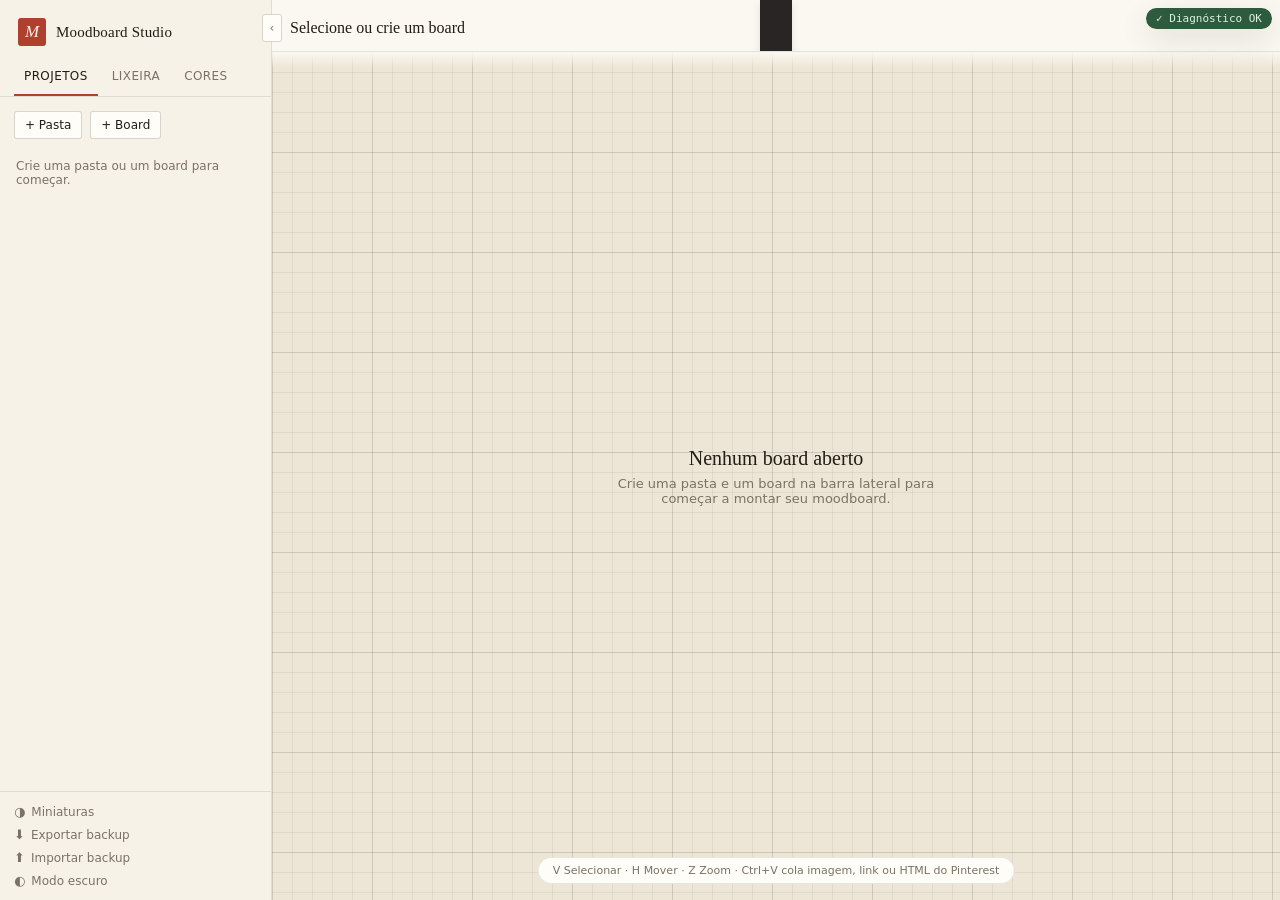
==== index.html @ 191f919a "inicial: cria baseline do Moodboard Studio" ====
﻿<!DOCTYPE html>
<html lang="pt-BR">
<head>
<meta charset="UTF-8">
<meta name="viewport" content="width=device-width, initial-scale=1.0">
<title>Moodboard Studio</title>
<link rel="stylesheet" href="css/style.css">
    <link rel="manifest" href="manifest.json">
</head>
<body class="theme-dark">

  <div id="app">

    <!-- ============ SIDEBAR ============ -->
    <aside id="sidebar">
      <div class="brand">
        <span class="brand-mark">M</span>
        <span class="brand-name">Moodboard Studio</span>
      </div>

      <div class="panel-tabs">
        <button class="panel-tab active" data-panel="tree">Projetos</button>
        <button class="panel-tab" data-panel="trash">Lixeira</button>
        <button class="panel-tab" data-panel="color">Cores</button>
      </div>

      <!-- Projects panel -->
      <div class="panel" id="panel-tree">
        <div class="panel-actions">
          <button class="btn-chip" id="btn-new-folder">+ Pasta</button>
          <button class="btn-chip" id="btn-new-board">+ Board</button>
        </div>
        <div id="tree-root" class="tree-root"></div>
      </div>

      <!-- Trash panel -->
      <div class="panel hidden" id="panel-trash">
        <div class="panel-actions">
          <span class="panel-hint">Itens ficam aqui até serem esvaziados</span>
          <button class="btn-chip btn-chip-danger" id="btn-empty-trash">Esvaziar</button>
        </div>
        <div id="trash-list" class="trash-list"></div>
      </div>

      <!-- Color panel -->
      <div class="panel hidden" id="panel-color">
        <div class="panel-actions">
          <button class="btn-chip" id="btn-eye-dropper">💧 Pingar cor</button>
          <input type="color" id="color-wheel-input" value="#B0402E" title="Escolher cor">
        </div>
        <div class="color-preview" id="color-preview">#B0402E</div>
        <div class="palette-list" id="palette-list"></div>
      </div>

      <div class="sidebar-footer">
        <button class="btn-ghost" onclick="toggleThumbnails()" title="Alternar miniaturas na árvore">
          <span class="theme-icon">🖼</span> Miniaturas
        </button>
        <button id="btn-export" class="btn-ghost" title="Baixar backup completo (todas as pastas, boards e imagens)">
          <span class="theme-icon">⬇</span> Exportar backup
        </button>
        <label id="btn-import" class="btn-ghost" title="Restaurar de um arquivo de backup (soma ao que já existe, não apaga nada)">
          <span class="theme-icon">⬆</span> Importar backup
          <input type="file" id="import-input" accept="application/json,.json">
        </label>
        <button id="btn-theme" class="btn-ghost" title="Alternar tema">
          <span class="theme-icon">◐</span> <span id="theme-label">Modo claro</span>
        </button>
      </div>
    </aside>

    <button id="btn-collapse-sidebar" class="collapse-tab" title="Recolher menu">‹</button>

    <!-- ============ WORKSPACE ============ -->
    <main id="workspace">

      <header id="toolbar">
        <div class="toolbar-group toolbar-left">
          <span class="board-title" id="board-title" contenteditable="false" spellcheck="false">Selecione ou crie um board</span>
        </div>

        <div class="toolbar-group toolbar-tools hidden" id="tools-container">
          <button class="btn-tool btn-tool-primary" id="btn-save" title="Salvar board (Ctrl+S)">💾 Salvar</button>

          <span class="divider"></span>

          <label class="btn-tool" title="Adicionar imagens do computador">
            Adicionar imagens
            <input type="file" id="file-input" multiple accept="image/*">
          </label>
          <button class="btn-tool" id="btn-add-url" title="Adicionar por link de imagem direto ou colar HTML de um board do Pinterest">🔗 Colar link</button>
          <label class="btn-tool" title="Importar lista de links de um arquivo .txt (um link por linha)">
            📄 Lista de links
            <input type="file" id="links-txt-input" accept=".txt,text/plain">
          </label>

          <span class="divider"></span>

          <button class="btn-tool" id="btn-export-image" title="Exportar este board como PNG" onclick="window.exportBoard()">🖼 Exportar board</button>

          <span class="divider"></span>

          <button class="btn-tool" id="btn-front" title="Trazer para frente">Trazer p/ frente</button>
          <button class="btn-tool" id="btn-back" title="Enviar para trás">Enviar p/ trás</button>

          <span class="divider"></span>

          <button class="btn-tool" id="btn-flip-h" title="Espelhar horizontalmente">↔ Espelhar H</button>
          <button class="btn-tool" id="btn-flip-v" title="Espelhar verticalmente">↕ Espelhar V</button>
          <button class="btn-tool" id="btn-align-uniform" title="Alinhar e uniformizar tamanho das imagens selecionadas (2+)">▦ Alinhar/Uniformizar</button>

          <span class="divider"></span>

          <button class="btn-tool btn-tool-danger" id="btn-delete" title="Mover para lixeira (Del)">Excluir</button>

          <span class="divider"></span>

          <button class="btn-tool" id="btn-pan-mode" title="Ferramenta Mão — arrastar para navegar (atalho: H)">✋ Mover</button>
          <button class="btn-tool" id="btn-zoom-mode" title="Ferramenta Zoom — clique para ampliar, Alt+clique para reduzir, arraste para enquadrar (atalho: Z)">🔍 Zoom</button>

          <span class="divider"></span>

          <button class="btn-tool" id="btn-zoom-out" title="Reduzir zoom">−</button>
          <span id="zoom-level" class="zoom-readout">100%</span>
          <button class="btn-tool" id="btn-zoom-in" title="Aumentar zoom">+</button>
          <button class="btn-tool" id="btn-reset-view" title="Recentralizar na seleção (ou no palco todo, se nada estiver selecionado)">Recentralizar</button>
        </div>

        <div class="toolbar-group toolbar-right"></div>
      </header>

      <div id="viewport">
        <div id="ruler-top" class="ruler ruler-top"></div>
        <div id="ruler-left" class="ruler ruler-left"></div>

        <div id="canvas">
          <div id="marquee" class="marquee hidden"></div>
        </div>

        <div id="empty-state" class="empty-state">
          <p class="empty-title">Nenhum board aberto</p>
          <p class="empty-sub">Crie uma pasta e um board na barra lateral para começar a montar seu moodboard.</p>
        </div>

        <div id="toast" class="toast hidden">Board salvo</div>

        <div id="pan-hint" class="pan-hint">V Selecionar · H Mover · Z Zoom · Ctrl+V cola imagem, link ou HTML do Pinterest</div>
      </div>

    </main>
  </div>

  <script src="js/db.js"></script>
  <script src="js/state.js"></script>
  <script src="js/theme.js"></script>
  <script src="js/canvas.js"></script>
  <script src="js/images.js"></script>
  <script src="js/tree.js"></script>
  <script src="js/trash.js"></script>
  <script src="js/color.js"></script>
  <script src="js/backup.js"></script>
  <script src="js/app.js"></script>
  <script src="js/diagnostics.js"></script>
</body>
</html>
---- css/style.css ----
/* ==========================================================================
   MOODBOARD STUDIO — design tokens
   Dark mode: raw canvas / graphite atelier.
   Light mode: unbleached linen / carbon pencil.
   Accent: muted ink-red, used only for selection & active state.
   ========================================================================== */

:root{
  --font-display:'Iowan Old Style','Palatino Linotype',Georgia,serif;
  --font-body:'Segoe UI',system-ui,-apple-system,sans-serif;
  --font-mono:'Cascadia Code','Consolas','SFMono-Regular',monospace;

  --radius-sm:3px;
  --radius-md:6px;
  --ink:#B0402E;
  --ink-soft:rgba(176,64,46,0.16);
}

body.theme-dark{
  --bg-canvas:#17150F;
  --bg-panel:#1F1C15;
  --bg-panel-raised:#262218;
  --bg-toolbar:#1B1811;
  --text:#EDE6D6;
  --text-muted:#8F8878;
  --border:rgba(237,230,214,0.09);
  --border-strong:rgba(237,230,214,0.16);
  --grid-line:rgba(237,230,214,0.055);
  --grid-line-major:rgba(237,230,214,0.09);
  --hover:rgba(237,230,214,0.06);
  --shadow:0 10px 30px rgba(0,0,0,0.45);
  --image-shadow:0 6px 20px rgba(0,0,0,0.55);
}

body.theme-light{
  --bg-canvas:#EDE6D6;
  --bg-panel:#F7F2E7;
  --bg-panel-raised:#FFFDF8;
  --bg-toolbar:#FBF8F1;
  --text:#211D15;
  --text-muted:#7A7264;
  --border:rgba(33,29,21,0.10);
  --border-strong:rgba(33,29,21,0.18);
  --grid-line:rgba(33,29,21,0.06);
  --grid-line-major:rgba(33,29,21,0.10);
  --hover:rgba(33,29,21,0.05);
  --shadow:0 10px 30px rgba(33,29,21,0.12);
  --image-shadow:0 6px 18px rgba(33,29,21,0.22);
}

*{box-sizing:border-box;margin:0;padding:0;}

html,body{height:100%;}

body{
  font-family:var(--font-body);
  background:var(--bg-canvas);
  color:var(--text);
  overflow:hidden;
  -webkit-font-smoothing:antialiased;
}

button{font-family:inherit;}

#app{display:flex;height:100vh;width:100vw;position:relative;}

/* ============ SIDEBAR ============ */

#sidebar{
  width:272px;
  flex-shrink:0;
  background:var(--bg-panel);
  border-right:1px solid var(--border);
  display:flex;
  flex-direction:column;
  transition:margin-left .22s ease;
  z-index:20;
}
#sidebar.collapsed{margin-left:-272px;}

.brand{
  display:flex;
  align-items:center;
  gap:10px;
  padding:18px 18px 14px;
}
.brand-mark{
  width:28px;height:28px;
  border-radius:var(--radius-sm);
  background:var(--ink);
  color:#F7F2E7;
  font-family:var(--font-display);
  font-style:italic;
  font-size:17px;
  display:flex;align-items:center;justify-content:center;
  flex-shrink:0;
}
.brand-name{
  font-family:var(--font-display);
  font-size:15px;
  letter-spacing:.2px;
}

.panel-tabs{
  display:flex;
  padding:0 14px;
  gap:4px;
  border-bottom:1px solid var(--border);
}
.panel-tab{
  background:none;border:none;
  color:var(--text-muted);
  font-size:12px;
  letter-spacing:.4px;
  text-transform:uppercase;
  padding:9px 10px 11px;
  cursor:pointer;
  border-bottom:2px solid transparent;
}
.panel-tab:hover{color:var(--text);}
.panel-tab.active{color:var(--text);border-bottom-color:var(--ink);}

.panel{flex:1;display:flex;flex-direction:column;min-height:0;padding:14px;}
.panel.hidden{display:none;}

.panel-actions{
  display:flex;
  align-items:center;
  gap:8px;
  margin-bottom:12px;
}
.panel-hint{font-size:11px;color:var(--text-muted);flex:1;}

.btn-chip{
  background:var(--bg-panel-raised);
  border:1px solid var(--border-strong);
  color:var(--text);
  font-size:12px;
  padding:6px 10px;
  border-radius:var(--radius-sm);
  cursor:pointer;
}
.btn-chip:hover{border-color:var(--ink);}
.btn-chip-danger{color:var(--ink);}

/* ---- tree ---- */
.tree-root{flex:1;overflow-y:auto;position:relative;}
.tree-root::-webkit-scrollbar{width:8px;}
.tree-root::-webkit-scrollbar-thumb{background:var(--border-strong);border-radius:4px;}

.tree-node{position:relative;}
.tree-row{
  display:flex;
  align-items:center;
  gap:6px;
  padding:6px 8px;
  border-radius:var(--radius-sm);
  cursor:pointer;
  font-size:13px;
  position:relative;
}
.tree-row:hover{background:var(--hover);}
.tree-row:hover .tree-row-actions{opacity:1;}
.tree-row.active{background:var(--ink-soft);color:var(--ink);}

.tree-caret{
  width:12px;flex-shrink:0;
  color:var(--text-muted);
  font-size:10px;
  transition:transform .15s;
  text-align:center;
}
.tree-caret.open{transform:rotate(90deg);}
.tree-caret.leaf{visibility:hidden;}

.tree-icon{flex-shrink:0;font-size:12px;opacity:.75;}
.tree-label{
  flex:1;
  overflow:hidden;
  text-overflow:ellipsis;
  white-space:nowrap;
  outline:none;
}
.tree-label[contenteditable="true"]{
  background:var(--bg-panel-raised);
  border-radius:2px;
  padding:0 3px;
}

.tree-row-actions{
  display:flex;gap:2px;
  opacity:0;
  transition:opacity .1s;
}
.tree-row-actions button{
  background:none;border:none;
  color:var(--text-muted);
  font-size:12px;
  width:18px;height:18px;
  cursor:pointer;
  border-radius:3px;
}
.tree-row-actions button:hover{color:var(--text);background:var(--border);}

.tree-children{
  margin-left:15px;
  padding-left:10px;
  border-left:1px solid var(--border);
}

.tree-row.drop-target{outline:1px dashed var(--ink);outline-offset:-1px;}

/* ---- trash panel ---- */
.trash-list{flex:1;overflow-y:auto;display:flex;flex-direction:column;gap:8px;}
.trash-empty{color:var(--text-muted);font-size:12px;padding:8px 2px;}
.trash-item{
  display:flex;
  gap:8px;
  align-items:center;
  background:var(--bg-panel-raised);
  border:1px solid var(--border);
  border-radius:var(--radius-sm);
  padding:6px;
}
.trash-thumb{
  width:36px;height:36px;
  object-fit:cover;
  border-radius:3px;
  flex-shrink:0;
  background:var(--bg-canvas);
}
.trash-meta{flex:1;min-width:0;}
.trash-name{font-size:12px;white-space:nowrap;overflow:hidden;text-overflow:ellipsis;}
.trash-sub{font-size:10px;color:var(--text-muted);}
.trash-actions{display:flex;gap:4px;flex-shrink:0;}
.trash-actions button{
  background:none;border:1px solid var(--border-strong);
  color:var(--text-muted);
  font-size:10px;
  padding:3px 6px;
  border-radius:3px;
  cursor:pointer;
}
.trash-actions button:hover{color:var(--text);border-color:var(--text-muted);}

.sidebar-footer{
  padding:12px 14px;
  border-top:1px solid var(--border);
  display:flex;
  flex-direction:column;
  gap:8px;
}
.btn-ghost{
  background:none;border:none;
  color:var(--text-muted);
  font-size:12px;
  cursor:pointer;
  display:flex;align-items:center;gap:6px;
}
.btn-ghost:hover{color:var(--text);}
.theme-icon{font-size:13px;}

.collapse-tab{
  position:absolute;
  left:272px;
  top:14px;
  transform:translateX(-50%);
  width:20px;height:28px;
  border-radius:var(--radius-sm);
  border:1px solid var(--border-strong);
  background:var(--bg-panel-raised);
  color:var(--text-muted);
  cursor:pointer;
  z-index:21;
  transition:left .22s ease;
  font-size:12px;
}
.collapse-tab:hover{color:var(--text);}
#sidebar.collapsed ~ .collapse-tab{left:0;transform:translateX(0);}

/* ============ WORKSPACE ============ */

#workspace{flex:1;display:flex;flex-direction:column;min-width:0;position:relative;}

#toolbar{
  height:52px;
  flex-shrink:0;
  background:var(--bg-toolbar);
  border-bottom:1px solid var(--border);
  display:grid;
  grid-template-columns:1fr auto 1fr;
  align-items:center;
  padding:0 18px;
  gap:16px;
  overflow-x:auto;
}

.toolbar-left{justify-self:start;}
.toolbar-tools{justify-self:center;}
.toolbar-right{justify-self:end;}

.toolbar-group{display:flex;align-items:center;gap:8px;min-width:0;}

.board-title{
  font-family:var(--font-display);
  font-size:16px;
  outline:none;
  white-space:nowrap;
  overflow:hidden;
  text-overflow:ellipsis;
  max-width:40ch;
}
.board-title[contenteditable="true"]{
  border-bottom:1px solid var(--ink);
}

.toolbar-tools.hidden{display:none;}

.btn-tool{
  background:var(--bg-panel-raised);
  border:1px solid var(--border-strong);
  color:var(--text);
  font-size:12px;
  padding:7px 12px;
  border-radius:var(--radius-sm);
  cursor:pointer;
  white-space:nowrap;
}
.btn-tool:hover{border-color:var(--ink);}
.btn-tool-primary{background:var(--ink);border-color:var(--ink);color:#F7F2E7;}
.btn-tool-primary:hover{opacity:.9;}
.btn-tool-danger{color:var(--ink);}

input[type=file]{display:none;}

.divider{width:1px;height:20px;background:var(--border-strong);}

.zoom-readout{
  font-family:var(--font-mono);
  font-size:12px;
  color:var(--text-muted);
  min-width:42px;
  text-align:center;
}

/* ---- viewport / infinite canvas ---- */

#viewport{
  flex:1;
  position:relative;
  overflow:hidden;
  touch-action:none;
  background:var(--bg-canvas);
  background-image:
    linear-gradient(var(--grid-line) 1px,transparent 1px),
    linear-gradient(90deg,var(--grid-line) 1px,transparent 1px),
    linear-gradient(var(--grid-line-major) 1px,transparent 1px),
    linear-gradient(90deg,var(--grid-line-major) 1px,transparent 1px);
  background-size:20px 20px,20px 20px,100px 100px,100px 100px;
}
#viewport.panning{cursor:grabbing !important;}
#viewport.space-down{cursor:grab;}
#viewport.zoom-mode{cursor:zoom-in;}
#viewport.zoom-mode.zoom-out-cursor{cursor:zoom-out;}

.ruler{position:absolute;pointer-events:none;z-index:5;font-family:var(--font-mono);font-size:9px;color:var(--text-muted);}
.ruler-top{top:0;left:0;right:0;height:16px;background:linear-gradient(var(--bg-toolbar),transparent);}
.ruler-left{top:0;left:0;bottom:0;width:16px;}

#canvas{
  position:absolute;
  top:50%;left:50%;
  width:0;height:0;
  transform-origin:0 0;
}

.empty-state{
  position:absolute;inset:0;
  display:flex;flex-direction:column;align-items:center;justify-content:center;
  text-align:center;
  pointer-events:none;
  gap:6px;
}
.empty-state.hidden{display:none;}
.empty-title{font-family:var(--font-display);font-size:20px;}
.empty-sub{font-size:13px;color:var(--text-muted);max-width:320px;}

.pan-hint{
  position:absolute;
  bottom:16px;left:50%;
  transform:translateX(-50%);
  background:var(--bg-panel-raised);
  border:1px solid var(--border);
  color:var(--text-muted);
  padding:6px 14px;
  border-radius:20px;
  font-size:11px;
  pointer-events:none;
}

.marquee{
  position:absolute;
  border:1px solid var(--ink);
  background:var(--ink-soft);
  pointer-events:none;
}
.marquee.hidden{display:none;}

.toast{
  position:absolute;
  top:16px;left:50%;
  transform:translateX(-50%) translateY(-8px);
  background:var(--bg-panel-raised);
  border:1px solid var(--border-strong);
  color:var(--text);
  padding:7px 16px;
  border-radius:20px;
  font-size:12px;
  box-shadow:var(--shadow);
  opacity:0;
  transition:opacity .18s ease, transform .18s ease;
  pointer-events:none;
  z-index:30;
}
.toast.show{opacity:1;transform:translateX(-50%) translateY(0);}
.toast.hidden{display:none;}

/* ============ DIAGNOSTICS BADGE ============ */
#diagnostics-badge{
  position:fixed;top:8px;right:8px;z-index:999;
  padding:4px 10px;border-radius:12px;
  font-family:var(--font-mono);font-size:11px;
  cursor:pointer;box-shadow:var(--shadow);
  user-select:none;
}
#diagnostics-badge.diag-ok{background:#2e5a3e;color:#d8f5df;}
#diagnostics-badge.diag-warn{background:#8a6d1f;color:#fff6df;}
#diagnostics-badge.diag-fail{background:var(--ink);color:#fff;}
#diagnostics-panel{
  position:fixed;top:36px;right:8px;z-index:999;
  background:var(--bg-panel-raised);border:1px solid var(--border-strong);
  border-radius:8px;padding:10px 14px;max-width:340px;
  font-size:12px;line-height:1.5;box-shadow:var(--shadow);color:var(--text);
}
#diagnostics-panel.hidden{display:none;}
#diagnostics-panel ul{margin:0;padding-left:16px;}
#diagnostics-panel li{margin-bottom:6px;}
#diagnostics-panel .diag-stamp{
  font-family:var(--font-mono);font-size:10px;color:var(--text-muted);
  margin-bottom:8px;padding-bottom:8px;border-bottom:1px solid var(--border);
}

/* ---- images on canvas ---- */

.board-image{
  position:absolute;
  cursor:grab;
  user-select:none;
  -webkit-user-drag:none;
  touch-action:none;
  box-shadow:var(--image-shadow);
  outline:2px solid transparent;
  outline-offset:2px;
}
.board-image:active{cursor:grabbing;}
.board-image.selected{outline-color:var(--ink);}

.image-handle{
  position:absolute;
  width:11px;height:11px;
  background:var(--ink);
  border:2px solid var(--bg-panel-raised);
  border-radius:50%;
  z-index:2;
  touch-action:none;
}

.btn-tool.active{
  background:var(--ink);
  border-color:var(--ink);
  color:#F7F2E7;
}
.handle-resize{right:-6px;bottom:-6px;cursor:nwse-resize;}
.handle-rotate{
  left:50%;top:-26px;
  transform:translateX(-50%);
  cursor:grab;
}
.rotate-stem{
  position:absolute;
  left:50%;top:-16px;
  width:1px;height:16px;
  background:var(--ink);
  transform:translateX(-50%);
}

@media (max-width: 820px){
  #sidebar{position:absolute;left:0;top:0;bottom:0;box-shadow:var(--shadow);}
  #sidebar.collapsed{margin-left:-272px;}
}

/* ==========================================================================
   Ferramenta de Cores (PWA/Handoff)
   ========================================================================== */
.color-chip {
    display: inline-block;
    width: 40px;
    height: 40px;
    border-radius: 6px;
    cursor: pointer;
    position: relative;
    border: 2px solid var(--bg-dark, #17150F);
    transition: transform 0.2s ease, box-shadow 0.2s ease;
}
.color-chip:hover {
    transform: scale(1.15);
    z-index: 10;
    box-shadow: 0 4px 8px rgba(0,0,0,0.3);
}
.color-chip-remove {
    position: absolute;
    top: -6px;
    right: -6px;
    background-color: var(--accent, #B0402E);
    color: var(--bg-dark, #17150F);
    border-radius: 50%;
    width: 18px;
    height: 18px;
    font-size: 14px;
    font-weight: bold;
    text-align: center;
    line-height: 16px;
    cursor: pointer;
    display: none;
    border: 1px solid var(--bg-dark, #17150F);
}
.color-chip:hover .color-chip-remove {
    display: block;
}

/* =========================================
   ADA UX CRITIQUE: Responsive Toolbar & Hierarchy
   ========================================= */
.ada-top-bar {
    display: flex;
    align-items: center;
    justify-content: space-between;
    width: 100%;
    padding: 0 16px;
    height: 56px;
    background: var(--bg-surface, #292524);
    border-bottom: 1px solid var(--border-color, #44403c);
    position: sticky;
    top: 0;
    z-index: 100;
    box-shadow: 0 2px 8px rgba(0,0,0,0.1);
}
.ada-tools-primary, .ada-tools-secondary {
    display: flex;
    gap: 8px;
    align-items: center;
}
.ada-btn-tool {
    display: inline-flex;
    align-items: center;
    gap: 6px;
    padding: 6px 12px;
    border-radius: 6px;
    background: transparent;
    color: var(--text-primary, #f5f5f4);
    border: 1px solid transparent;
    cursor: pointer;
    transition: all 0.2s;
    font-family: system-ui, -apple-system, sans-serif;
    font-size: 13px;
}
.ada-btn-tool:hover {
    background: rgba(255,255,255,0.05);
    border-color: var(--border-color);
}
.ada-btn-tool.primary {
    background: var(--accent, #B0402E);
    color: #fff;
    font-weight: 600;
    border-color: transparent;
}
.ada-btn-tool.primary:hover {
    background: #c0503e;
}
.ada-btn-text {
    font-size: 13px;
}
.ada-more-dropdown {
    position: relative;
    display: inline-block;
}
.ada-more-menu {
    display: none;
    position: absolute;
    right: 0;
    top: 100%;
    background: var(--bg-surface);
    border: 1px solid var(--border-color);
    border-radius: 8px;
    padding: 8px;
    box-shadow: 0 4px 12px rgba(0,0,0,0.3);
    z-index: 101;
    flex-direction: column;
    gap: 4px;
    min-width: 160px;
}
.ada-more-menu.open { display: flex; }
.ada-more-menu .ada-btn-tool { width: 100%; justify-content: flex-start; }

/* Responsividade (Kimi/ADA) */
@media (max-width: 768px) {
    .ada-btn-text { display: none; } /* Esconde texto, mantém ícones */
    .ada-btn-tool { padding: 8px; }
    .ada-top-bar { padding: 0 8px; }
}
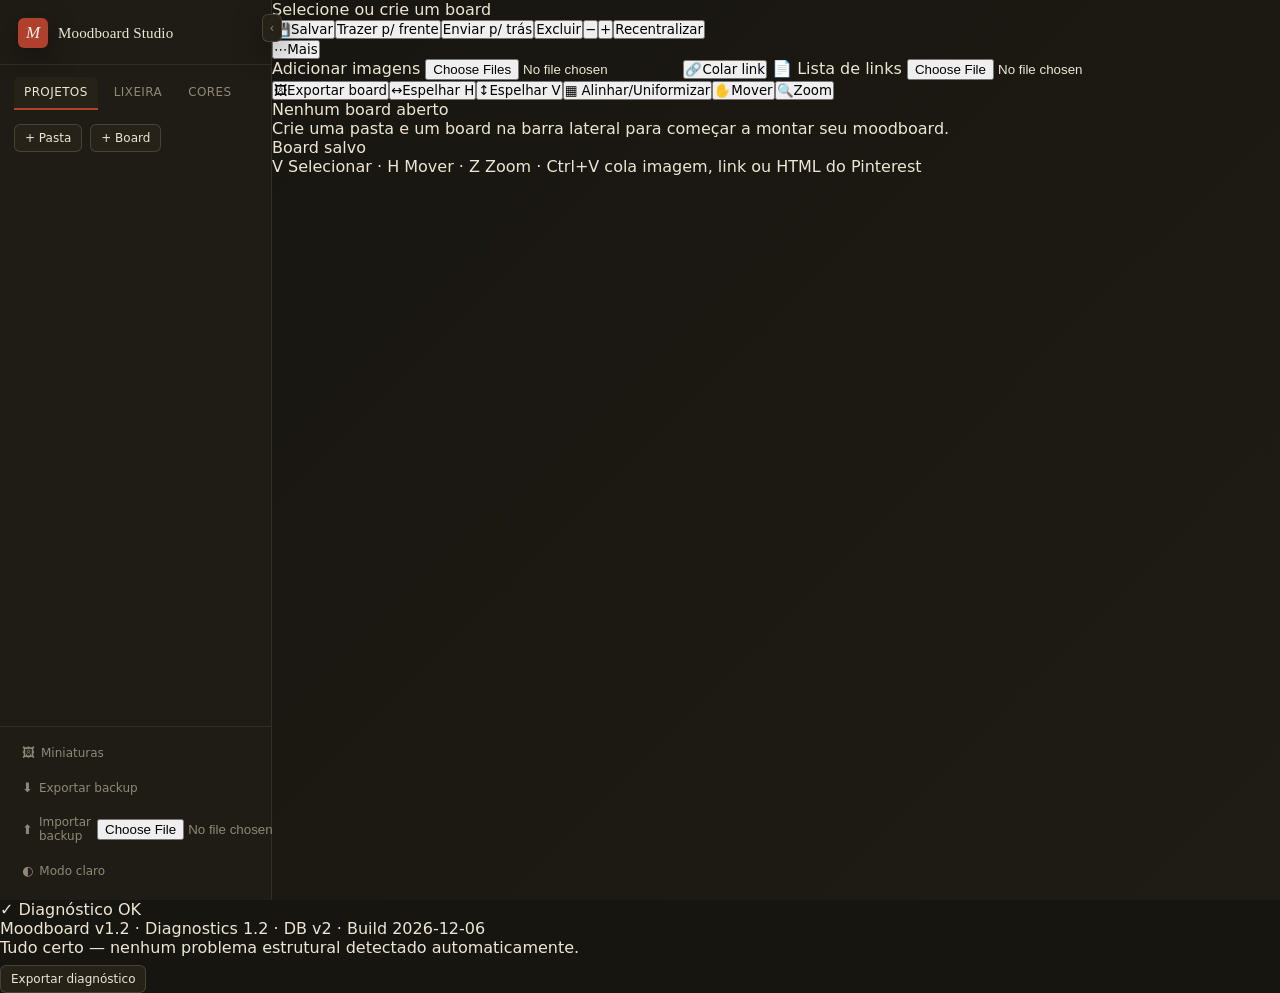
==== commit 0abb68e0: "fix: icone de etiqueta com glifo universal (tofu no Firefox)" ====
--- a/index.html
+++ b/index.html
@@ -3,6 +3,7 @@
 <head>
 <meta charset="UTF-8">
 <meta name="viewport" content="width=device-width, initial-scale=1.0">
+<meta name="theme-color" content="#B0402E">
 <title>Moodboard Studio</title>
 <link rel="stylesheet" href="css/style.css">
     <link rel="manifest" href="manifest.json">
--- a/css/style.css
+++ b/css/style.css
@@ -58,11 +58,12 @@
   color:var(--text);
   overflow:hidden;
   -webkit-font-smoothing:antialiased;
+  transition:background .2s ease,color .2s ease;
 }
 
 button{font-family:inherit;}
 
-#app{display:flex;height:100vh;width:100vw;position:relative;}
+#app{display:flex;height:100vh;width:100vw;position:relative;background:linear-gradient(135deg,var(--bg-canvas),var(--bg-panel));}
 
 /* ============ SIDEBAR ============ */
 
@@ -82,11 +83,12 @@
   display:flex;
   align-items:center;
   gap:10px;
-  padding:18px 18px 14px;
+  padding:18px 18px 16px;
+  border-bottom:1px solid var(--border);
 }
 .brand-mark{
-  width:28px;height:28px;
-  border-radius:var(--radius-sm);
+  width:30px;height:30px;
+  border-radius:6px;
   background:var(--ink);
   color:#F7F2E7;
   font-family:var(--font-display);
@@ -94,18 +96,19 @@
   font-size:17px;
   display:flex;align-items:center;justify-content:center;
   flex-shrink:0;
+  box-shadow:var(--shadow);
 }
 .brand-name{
   font-family:var(--font-display);
   font-size:15px;
-  letter-spacing:.2px;
+  letter-spacing:.15px;
 }
 
 .panel-tabs{
   display:flex;
-  padding:0 14px;
-  gap:4px;
-  border-bottom:1px solid var(--border);
+  padding:12px 14px 0;
+  gap:6px;
+  border-bottom:none;
 }
 .panel-tab{
   background:none;border:none;
@@ -113,21 +116,22 @@
   font-size:12px;
   letter-spacing:.4px;
   text-transform:uppercase;
-  padding:9px 10px 11px;
+  padding:8px 10px 9px;
   cursor:pointer;
   border-bottom:2px solid transparent;
+  border-radius:6px 6px 0 0;
 }
 .panel-tab:hover{color:var(--text);}
-.panel-tab.active{color:var(--text);border-bottom-color:var(--ink);}
-
-.panel{flex:1;display:flex;flex-direction:column;min-height:0;padding:14px;}
+.panel-tab.active{color:var(--text);border-bottom-color:var(--ink);background:var(--bg-panel-raised);}
+
+.panel{flex:1;display:flex;flex-direction:column;min-height:0;padding:14px 14px 18px;gap:12px;}
 .panel.hidden{display:none;}
 
 .panel-actions{
   display:flex;
   align-items:center;
   gap:8px;
-  margin-bottom:12px;
+  margin-bottom:2px;
 }
 .panel-hint{font-size:11px;color:var(--text-muted);flex:1;}
 
@@ -137,10 +141,11 @@
   color:var(--text);
   font-size:12px;
   padding:6px 10px;
-  border-radius:var(--radius-sm);
-  cursor:pointer;
-}
-.btn-chip:hover{border-color:var(--ink);}
+  border-radius:6px;
+  cursor:pointer;
+  transition:transform .15s ease,border-color .15s ease;
+}
+.btn-chip:hover{border-color:var(--ink);transform:translateY(-1px);}
 .btn-chip-danger{color:var(--ink);}
 
 /* ---- tree ---- */
@@ -244,7 +249,7 @@
 .trash-actions button:hover{color:var(--text);border-color:var(--text-muted);}
 
 .sidebar-footer{
-  padding:12px 14px;
+  padding:12px 14px 16px;
   border-top:1px solid var(--border);
   display:flex;
   flex-direction:column;
@@ -256,8 +261,10 @@
   font-size:12px;
   cursor:pointer;
   display:flex;align-items:center;gap:6px;
-}
-.btn-ghost:hover{color:var(--text);}
+  padding:6px 8px;
+  border-radius:6px;
+}
+.btn-ghost:hover{color:var(--text);background:var(--hover);} 
 .theme-icon{font-size:13px;}
 
 .collapse-tab{
@@ -266,33 +273,34 @@
   top:14px;
   transform:translateX(-50%);
   width:20px;height:28px;
-  border-radius:var(--radius-sm);
+  border-radius:6px;
   border:1px solid var(--border-strong);
   background:var(--bg-panel-raised);
   color:var(--text-muted);
   cursor:pointer;
   z-index:21;
-  transition:left .22s ease;
-  font-size:12px;
-}
+  transition:left .22s ease, box-shadow .2s ease;
+  font-size:12px;
+  box-shadow:var(--shadow);
 .collapse-tab:hover{color:var(--text);}
 #sidebar.collapsed ~ .collapse-tab{left:0;transform:translateX(0);}
 
 /* ============ WORKSPACE ============ */
 
-#workspace{flex:1;display:flex;flex-direction:column;min-width:0;position:relative;}
+#workspace{flex:1;display:flex;flex-direction:column;min-width:0;position:relative;background:linear-gradient(180deg,var(--bg-canvas),var(--bg-panel));}
 
 #toolbar{
-  height:52px;
+  height:56px;
   flex-shrink:0;
   background:var(--bg-toolbar);
   border-bottom:1px solid var(--border);
   display:grid;
   grid-template-columns:1fr auto 1fr;
   align-items:center;
-  padding:0 18px;
+  padding:0 16px;
   gap:16px;
   overflow-x:auto;
+  box-shadow:0 1px 0 rgba(255,255,255,0.03) inset;
 }
 
 .toolbar-left{justify-self:start;}
@@ -309,6 +317,7 @@
   overflow:hidden;
   text-overflow:ellipsis;
   max-width:40ch;
+  letter-spacing:.05px;
 }
 .board-title[contenteditable="true"]{
   border-bottom:1px solid var(--ink);
@@ -321,14 +330,15 @@
   border:1px solid var(--border-strong);
   color:var(--text);
   font-size:12px;
-  padding:7px 12px;
-  border-radius:var(--radius-sm);
+  padding:7px 11px;
+  border-radius:6px;
   cursor:pointer;
   white-space:nowrap;
-}
-.btn-tool:hover{border-color:var(--ink);}
-.btn-tool-primary{background:var(--ink);border-color:var(--ink);color:#F7F2E7;}
-.btn-tool-primary:hover{opacity:.9;}
+  transition:transform .15s ease,border-color .15s ease,background .15s ease;
+}
+.btn-tool:hover{border-color:var(--ink);transform:translateY(-1px);}
+.btn-tool-primary{background:var(--ink);border-color:var(--ink);color:#F7F2E7;box-shadow:0 6px 16px rgba(176,64,46,0.16);}
+.btn-tool-primary:hover{opacity:.95;}
 .btn-tool-danger{color:var(--ink);}
 
 input[type=file]{display:none;}
@@ -357,6 +367,7 @@
     linear-gradient(var(--grid-line-major) 1px,transparent 1px),
     linear-gradient(90deg,var(--grid-line-major) 1px,transparent 1px);
   background-size:20px 20px,20px 20px,100px 100px,100px 100px;
+  border-top:1px solid var(--border);
 }
 #viewport.panning{cursor:grabbing !important;}
 #viewport.space-down{cursor:grab;}
@@ -382,8 +393,8 @@
   gap:6px;
 }
 .empty-state.hidden{display:none;}
-.empty-title{font-family:var(--font-display);font-size:20px;}
-.empty-sub{font-size:13px;color:var(--text-muted);max-width:320px;}
+.empty-title{font-family:var(--font-display);font-size:20px;color:var(--text);}
+.empty-sub{font-size:13px;color:var(--text-muted);max-width:360px;line-height:1.5;}
 
 .pan-hint{
   position:absolute;
@@ -393,9 +404,10 @@
   border:1px solid var(--border);
   color:var(--text-muted);
   padding:6px 14px;
-  border-radius:20px;
+  border-radius:999px;
   font-size:11px;
   pointer-events:none;
+  box-shadow:var(--shadow);
 }
 
 .marquee{
@@ -414,7 +426,7 @@
   border:1px solid var(--border-strong);
   color:var(--text);
   padding:7px 16px;
-  border-radius:20px;
+  border-radius:999px;
   font-size:12px;
   box-shadow:var(--shadow);
   opacity:0;
@@ -461,6 +473,7 @@
   box-shadow:var(--image-shadow);
   outline:2px solid transparent;
   outline-offset:2px;
+  border-radius:3px;
 }
 .board-image:active{cursor:grabbing;}
 .board-image.selected{outline-color:var(--ink);}
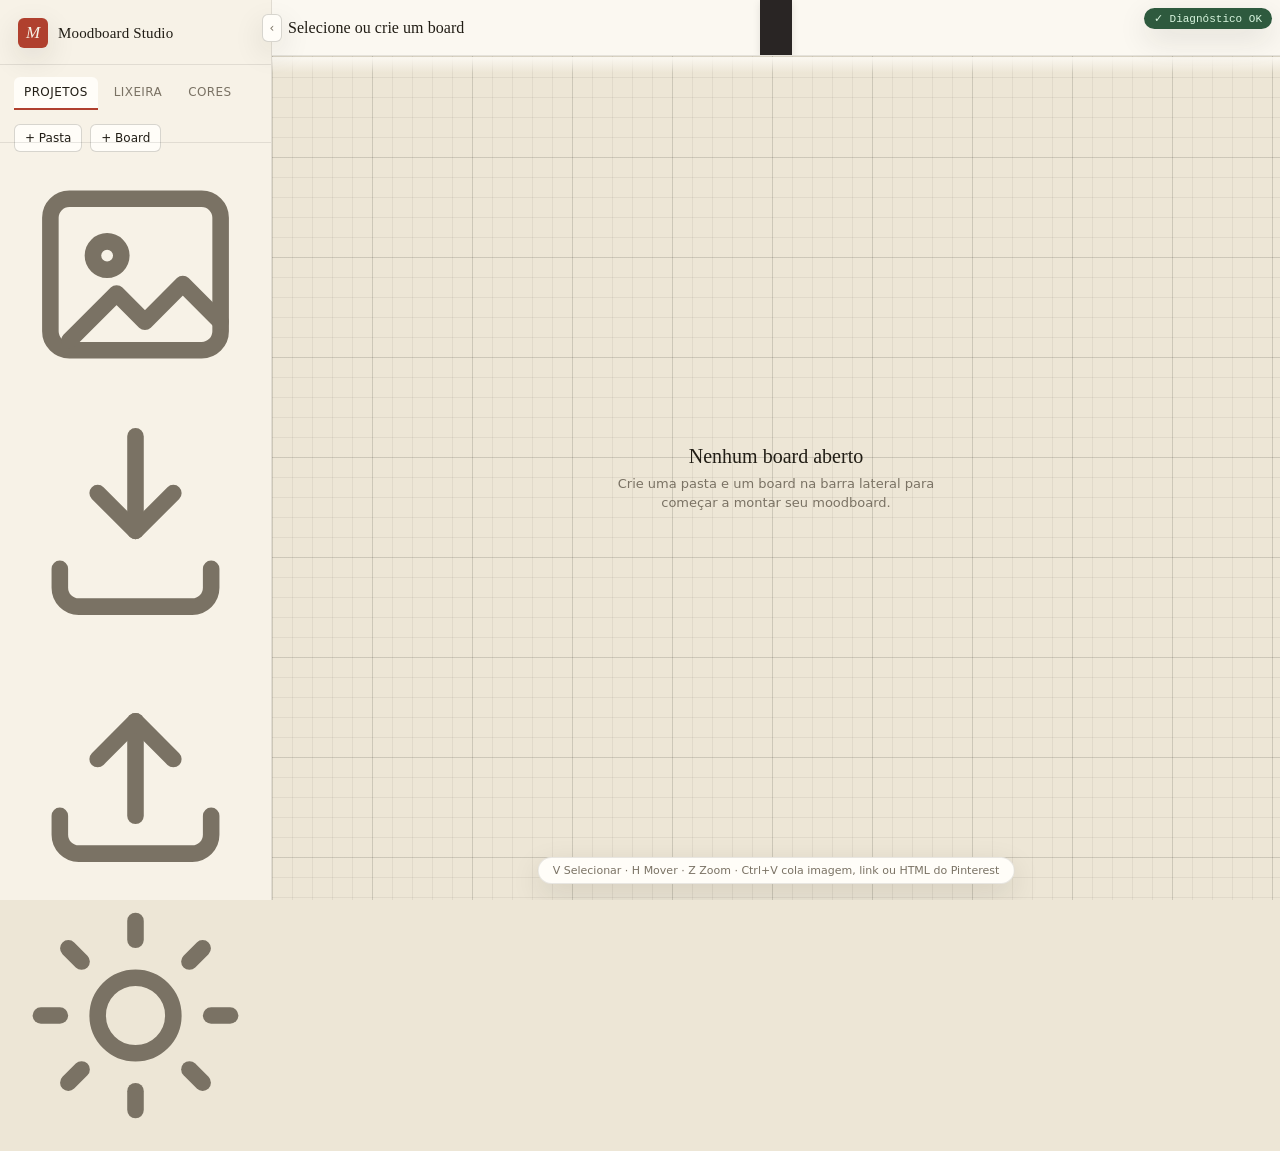
==== commit f36bf5f1: "feat: sistema de ícones SVG minimalistas (substitui emojis; resolve tofu)" ====
--- a/index.html
+++ b/index.html
@@ -46,7 +46,7 @@
       <!-- Color panel -->
       <div class="panel hidden" id="panel-color">
         <div class="panel-actions">
-          <button class="btn-chip" id="btn-eye-dropper">💧 Pingar cor</button>
+          <button class="btn-chip" id="btn-eye-dropper" data-icon="droplet">Pingar cor</button>
           <input type="color" id="color-wheel-input" value="#B0402E" title="Escolher cor">
         </div>
         <div class="color-preview" id="color-preview">#B0402E</div>
@@ -54,18 +54,18 @@
       </div>
 
       <div class="sidebar-footer">
-        <button class="btn-ghost" onclick="toggleThumbnails()" title="Alternar miniaturas na árvore">
-          <span class="theme-icon">🖼</span> Miniaturas
+        <button class="btn-ghost" onclick="toggleThumbnails()" data-icon="image" title="Alternar miniaturas na árvore">
+          <span class="theme-icon" data-icon="image"></span> Miniaturas
         </button>
-        <button id="btn-export" class="btn-ghost" title="Baixar backup completo (todas as pastas, boards e imagens)">
-          <span class="theme-icon">⬇</span> Exportar backup
+        <button id="btn-export" class="btn-ghost" data-icon="download" title="Baixar backup completo (todas as pastas, boards e imagens)">
+          <span class="theme-icon" data-icon="download"></span> Exportar backup
         </button>
-        <label id="btn-import" class="btn-ghost" title="Restaurar de um arquivo de backup (soma ao que já existe, não apaga nada)">
-          <span class="theme-icon">⬆</span> Importar backup
+        <label id="btn-import" class="btn-ghost" data-icon="upload" title="Restaurar de um arquivo de backup (soma ao que já existe, não apaga nada)">
+          <span class="theme-icon" data-icon="upload"></span> Importar backup
           <input type="file" id="import-input" accept="application/json,.json">
         </label>
-        <button id="btn-theme" class="btn-ghost" title="Alternar tema">
-          <span class="theme-icon">◐</span> <span id="theme-label">Modo claro</span>
+        <button id="btn-theme" class="btn-ghost" data-icon="sun" title="Alternar tema">
+          <span class="theme-icon" data-icon="sun"></span> <span id="theme-label">Modo claro</span>
         </button>
       </div>
     </aside>
@@ -81,50 +81,50 @@
         </div>
 
         <div class="toolbar-group toolbar-tools hidden" id="tools-container">
-          <button class="btn-tool btn-tool-primary" id="btn-save" title="Salvar board (Ctrl+S)">💾 Salvar</button>
+          <button class="btn-tool btn-tool-primary" id="btn-save" data-icon="save" title="Salvar board (Ctrl+S)">Salvar</button>
 
           <span class="divider"></span>
 
-          <label class="btn-tool" title="Adicionar imagens do computador">
+          <label class="btn-tool" data-icon="addImage" title="Adicionar imagens do computador">
             Adicionar imagens
             <input type="file" id="file-input" multiple accept="image/*">
           </label>
-          <button class="btn-tool" id="btn-add-url" title="Adicionar por link de imagem direto ou colar HTML de um board do Pinterest">🔗 Colar link</button>
-          <label class="btn-tool" title="Importar lista de links de um arquivo .txt (um link por linha)">
-            📄 Lista de links
+          <button class="btn-tool" id="btn-add-url" data-icon="link" title="Adicionar por link de imagem direto ou colar HTML de um board do Pinterest">Colar link</button>
+          <label class="btn-tool" data-icon="list" title="Importar lista de links de um arquivo .txt (um link por linha)">
+            Lista de links
             <input type="file" id="links-txt-input" accept=".txt,text/plain">
           </label>
 
           <span class="divider"></span>
 
-          <button class="btn-tool" id="btn-export-image" title="Exportar este board como PNG" onclick="window.exportBoard()">🖼 Exportar board</button>
+          <button class="btn-tool" id="btn-export-image" data-icon="image" title="Exportar este board como PNG" onclick="window.exportBoard()">Exportar board</button>
 
           <span class="divider"></span>
 
-          <button class="btn-tool" id="btn-front" title="Trazer para frente">Trazer p/ frente</button>
-          <button class="btn-tool" id="btn-back" title="Enviar para trás">Enviar p/ trás</button>
+          <button class="btn-tool" id="btn-front" data-icon="front" title="Trazer para frente">Trazer p/ frente</button>
+          <button class="btn-tool" id="btn-back" data-icon="back" title="Enviar para trás">Enviar p/ trás</button>
 
           <span class="divider"></span>
 
-          <button class="btn-tool" id="btn-flip-h" title="Espelhar horizontalmente">↔ Espelhar H</button>
-          <button class="btn-tool" id="btn-flip-v" title="Espelhar verticalmente">↕ Espelhar V</button>
-          <button class="btn-tool" id="btn-align-uniform" title="Alinhar e uniformizar tamanho das imagens selecionadas (2+)">▦ Alinhar/Uniformizar</button>
+          <button class="btn-tool" id="btn-flip-h" data-icon="flipH" title="Espelhar horizontalmente">Espelhar H</button>
+          <button class="btn-tool" id="btn-flip-v" data-icon="flipV" title="Espelhar verticalmente">Espelhar V</button>
+          <button class="btn-tool" id="btn-align-uniform" data-icon="align" title="Alinhar e uniformizar tamanho das imagens selecionadas (2+)">Alinhar/Uniformizar</button>
 
           <span class="divider"></span>
 
-          <button class="btn-tool btn-tool-danger" id="btn-delete" title="Mover para lixeira (Del)">Excluir</button>
+          <button class="btn-tool btn-tool-danger" id="btn-delete" data-icon="trash" title="Mover para lixeira (Del)">Excluir</button>
 
           <span class="divider"></span>
 
-          <button class="btn-tool" id="btn-pan-mode" title="Ferramenta Mão — arrastar para navegar (atalho: H)">✋ Mover</button>
-          <button class="btn-tool" id="btn-zoom-mode" title="Ferramenta Zoom — clique para ampliar, Alt+clique para reduzir, arraste para enquadrar (atalho: Z)">🔍 Zoom</button>
+          <button class="btn-tool" id="btn-pan-mode" data-icon="move" title="Ferramenta Mão — arrastar para navegar (atalho: H)">Mover</button>
+          <button class="btn-tool" id="btn-zoom-mode" data-icon="zoom" title="Ferramenta Zoom — clique para ampliar, Alt+clique para reduzir, arraste para enquadrar (atalho: Z)">Zoom</button>
 
           <span class="divider"></span>
 
-          <button class="btn-tool" id="btn-zoom-out" title="Reduzir zoom">−</button>
+          <button class="btn-tool" id="btn-zoom-out" data-icon="zoomOut" title="Reduzir zoom">−</button>
           <span id="zoom-level" class="zoom-readout">100%</span>
-          <button class="btn-tool" id="btn-zoom-in" title="Aumentar zoom">+</button>
-          <button class="btn-tool" id="btn-reset-view" title="Recentralizar na seleção (ou no palco todo, se nada estiver selecionado)">Recentralizar</button>
+          <button class="btn-tool" id="btn-zoom-in" data-icon="zoomIn" title="Aumentar zoom">+</button>
+          <button class="btn-tool" id="btn-reset-view" data-icon="reset" title="Recentralizar na seleção (ou no palco todo, se nada estiver selecionado)">Recentralizar</button>
         </div>
 
         <div class="toolbar-group toolbar-right"></div>
@@ -151,6 +151,7 @@
     </main>
   </div>
 
+  <script src="js/icons.js"></script>
   <script src="js/db.js"></script>
   <script src="js/state.js"></script>
   <script src="js/theme.js"></script>
--- a/css/style.css
+++ b/css/style.css
@@ -1,5 +1,5 @@
-/* ==========================================================================
-   MOODBOARD STUDIO — design tokens
+﻿/* ==========================================================================
+   MOODBOARD STUDIO â€” design tokens
    Dark mode: raw canvas / graphite atelier.
    Light mode: unbleached linen / carbon pencil.
    Accent: muted ink-red, used only for selection & active state.
@@ -265,6 +265,19 @@
   border-radius:6px;
 }
 .btn-ghost:hover{color:var(--text);background:var(--hover);} 
+.theme-icon,
+.ada-btn-icon,
+.tree-row-actions button,
+.btn-ghost .theme-icon{
+  display:inline-flex;align-items:center;justify-content:center;
+}
+.theme-icon svg,
+.ada-btn-icon svg,
+.tree-row-actions button svg,
+.btn-ghost .theme-icon svg,
+.collapse-tab svg{
+  width:14px;height:14px;display:block;
+}
 .theme-icon{font-size:13px;}
 
 .collapse-tab{
@@ -282,7 +295,11 @@
   transition:left .22s ease, box-shadow .2s ease;
   font-size:12px;
   box-shadow:var(--shadow);
-.collapse-tab:hover{color:var(--text);}
+}
+
+.collapse-tab:hover{
+  color:var(--text);
+}
 #sidebar.collapsed ~ .collapse-tab{left:0;transform:translateX(0);}
 
 /* ============ WORKSPACE ============ */
@@ -627,7 +644,7 @@
 
 /* Responsividade (Kimi/ADA) */
 @media (max-width: 768px) {
-    .ada-btn-text { display: none; } /* Esconde texto, mantém ícones */
+    .ada-btn-text { display: none; } /* Esconde texto, mantÃ©m Ã­cones */
     .ada-btn-tool { padding: 8px; }
     .ada-top-bar { padding: 0 8px; }
-}+}
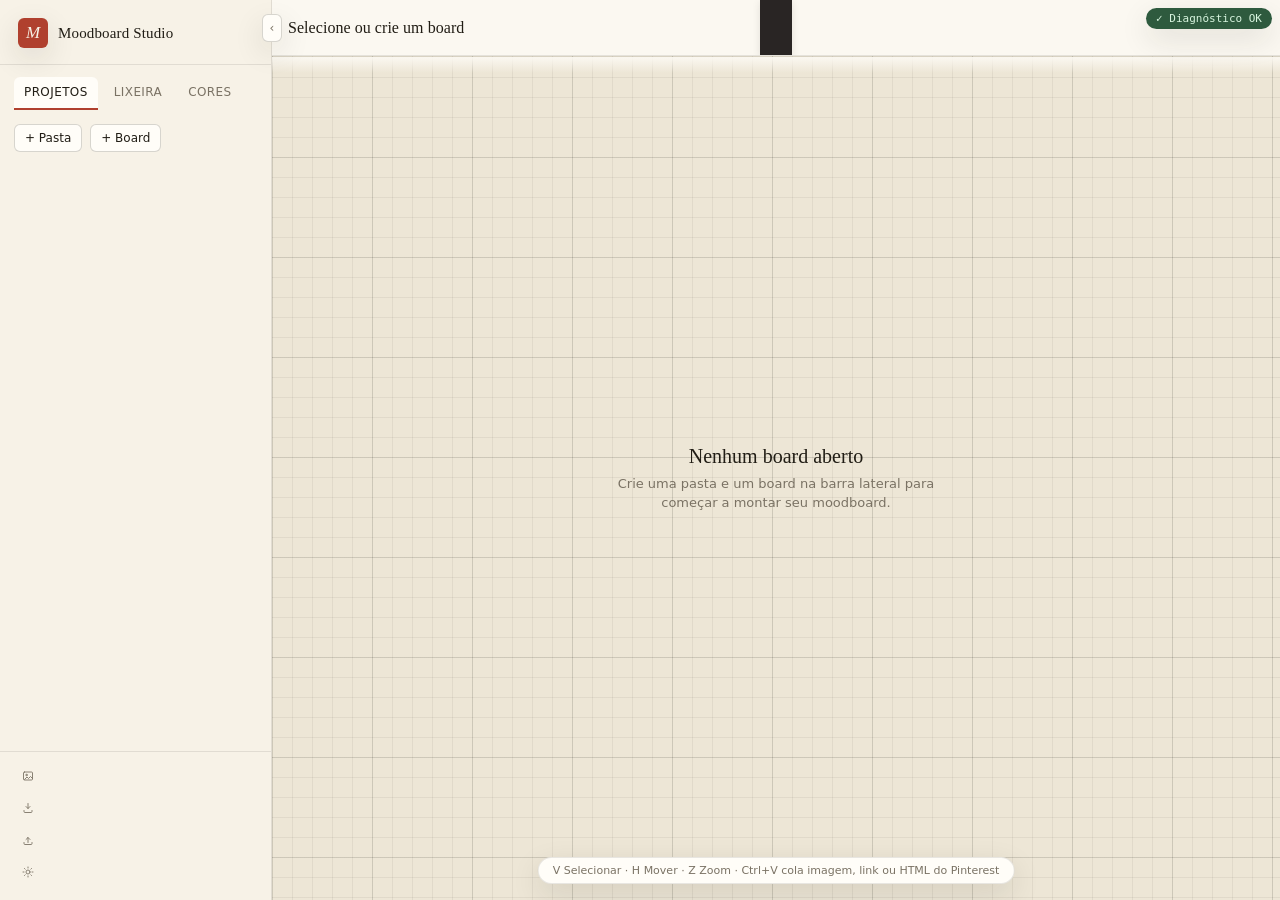
==== commit 83aaf86b: "feat: importação do Pinterest simplificada (modal com auto-detecção)" ====
--- a/index.html
+++ b/index.html
@@ -90,10 +90,9 @@
             <input type="file" id="file-input" multiple accept="image/*">
           </label>
           <button class="btn-tool" id="btn-add-url" data-icon="link" title="Adicionar por link de imagem direto ou colar HTML de um board do Pinterest">Colar link</button>
-          <label class="btn-tool" data-icon="list" title="Importar lista de links de um arquivo .txt (um link por linha)">
-            Lista de links
-            <input type="file" id="links-txt-input" accept=".txt,text/plain">
-          </label>
+          <button class="btn-tool" id="btn-import-pinterest" data-icon="download" title="Importar do Pinterest">
+            Importar Pinterest
+          </button>
 
           <span class="divider"></span>
 
@@ -163,5 +162,23 @@
   <script src="js/backup.js"></script>
   <script src="js/app.js"></script>
   <script src="js/diagnostics.js"></script>
+
+  <div id="import-modal" class="modal hidden" aria-hidden="true">
+    <div class="modal-content">
+      <h3>Importar do Pinterest</h3>
+      <p class="modal-hint">Cole um link do board, URLs diretas de imagens ou HTML da página do Pinterest.</p>
+      <textarea id="import-input-text" rows="8" placeholder="https://www.pinterest.com/dyogov1ana/val/
+
+https://i.pinimg.com/originals/...
+https://i.pinimg.com/originals/...
+
+&lt;html&gt;...&lt;/html&gt;"></textarea>
+      <div class="modal-actions">
+        <button id="btn-import-process" class="btn-tool btn-tool-primary">Processar</button>
+        <button id="btn-import-cancel" class="btn-tool btn-tool-secondary">Cancelar</button>
+      </div>
+      <div id="import-status" class="import-status hidden"></div>
+    </div>
+  </div>
 </body>
 </html>
--- a/css/style.css
+++ b/css/style.css
@@ -477,6 +477,78 @@
 #diagnostics-panel .diag-stamp{
   font-family:var(--font-mono);font-size:10px;color:var(--text-muted);
   margin-bottom:8px;padding-bottom:8px;border-bottom:1px solid var(--border);
+}
+
+/* ============ IMPORTAÇÃO PINTEREST ============ */
+.modal {
+  position: fixed;
+  inset: 0;
+  background: rgba(0,0,0,0.58);
+  display: flex;
+  align-items: center;
+  justify-content: center;
+  z-index: 1000;
+}
+.modal.hidden { display: none; }
+.modal-content {
+  width: min(620px, 90vw);
+  background: var(--bg-panel);
+  border: 1px solid var(--border-strong);
+  border-radius: 12px;
+  padding: 20px;
+  box-shadow: var(--shadow);
+}
+.modal-content h3 {
+  margin: 0 0 8px 0;
+  font-size: 18px;
+  font-family: var(--font-display);
+}
+.modal-hint {
+  margin: 0 0 10px 0;
+  color: var(--text-muted);
+  font-size: 12px;
+  line-height: 1.5;
+}
+#import-input-text {
+  width: 100%;
+  min-height: 180px;
+  background: var(--bg-canvas);
+  color: var(--text);
+  border: 1px solid var(--border);
+  border-radius: 8px;
+  padding: 10px 12px;
+  resize: vertical;
+  font-family: var(--font-mono);
+  font-size: 11px;
+}
+.modal-actions {
+  display: flex;
+  gap: 8px;
+  margin-top: 12px;
+}
+.btn-tool-secondary {
+  background: transparent;
+  border-color: var(--border-strong);
+}
+.import-status {
+  margin-top: 12px;
+  padding: 8px 10px;
+  border-radius: 6px;
+  font-size: 12px;
+  line-height: 1.5;
+}
+.import-status.hidden { display: none; }
+.import-status.success {
+  background: rgba(46,204,113,0.12);
+  color: #7fe0a4;
+}
+.import-status.error {
+  background: rgba(231,76,60,0.12);
+  color: #ff9d92;
+}
+.import-status.info {
+  background: rgba(52,152,219,0.12);
+  color: #8cc9ff;
 }
 
 /* ---- images on canvas ---- */
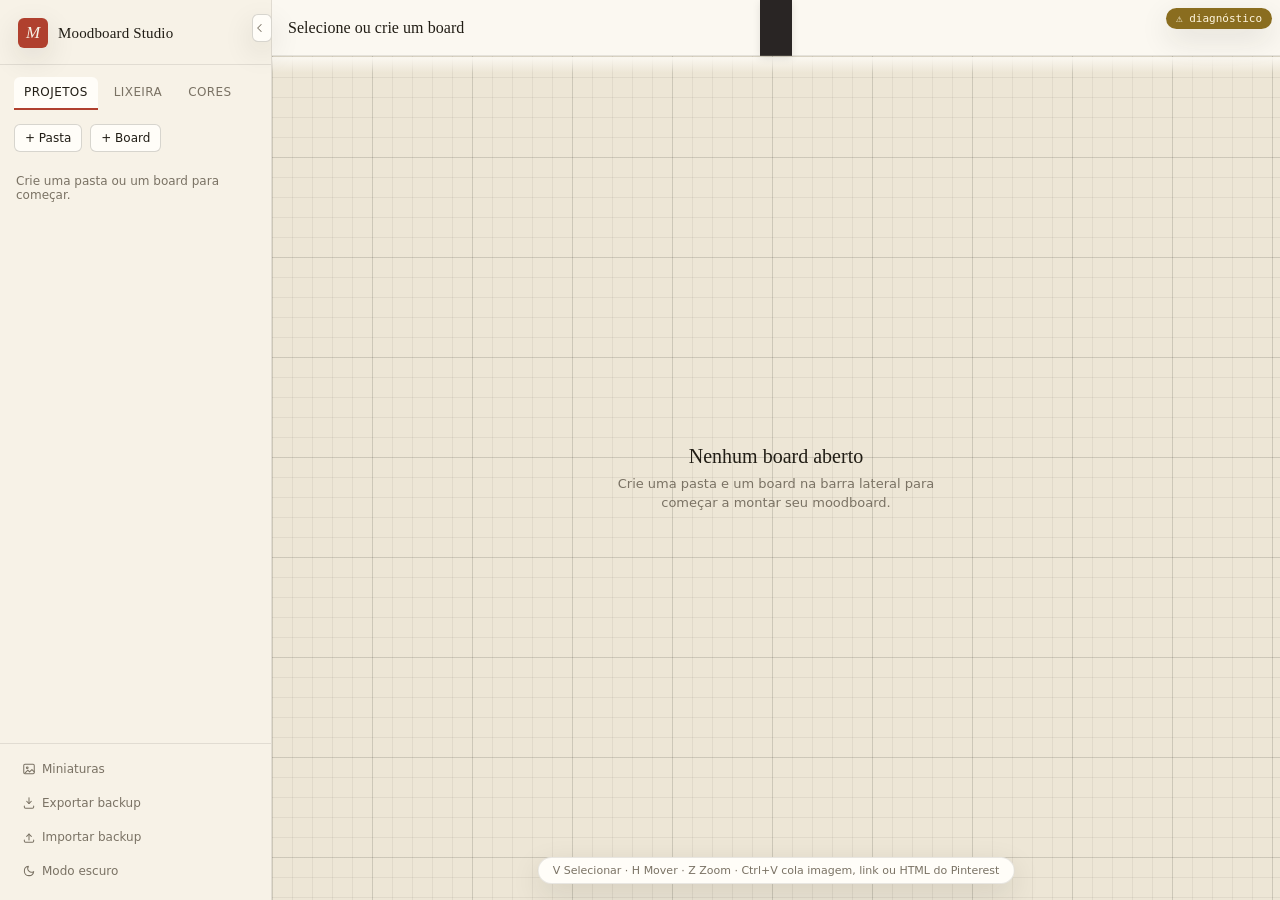
==== commit e3c694d2: "feat+fix: QA v1.3 (menu vertical, export board, tema, cache-busting, atalhos, persistência)" ====
--- a/index.html
+++ b/index.html
@@ -5,7 +5,7 @@
 <meta name="viewport" content="width=device-width, initial-scale=1.0">
 <meta name="theme-color" content="#B0402E">
 <title>Moodboard Studio</title>
-<link rel="stylesheet" href="css/style.css">
+<link rel="stylesheet" href="css/style.css?v=1.3.1">
     <link rel="manifest" href="manifest.json">
 </head>
 <body class="theme-dark">
@@ -70,7 +70,7 @@
       </div>
     </aside>
 
-    <button id="btn-collapse-sidebar" class="collapse-tab" title="Recolher menu">‹</button>
+    <button id="btn-collapse-sidebar" class="collapse-tab" title="Recolher menu" aria-label="Recolher menu"></button>
 
     <!-- ============ WORKSPACE ============ -->
     <main id="workspace">
@@ -82,6 +82,7 @@
 
         <div class="toolbar-group toolbar-tools hidden" id="tools-container">
           <button class="btn-tool btn-tool-primary" id="btn-save" data-icon="save" title="Salvar board (Ctrl+S)">Salvar</button>
+          <span id="save-status" class="save-status" aria-live="polite">não exportado</span>
 
           <span class="divider"></span>
 
@@ -97,6 +98,7 @@
           <span class="divider"></span>
 
           <button class="btn-tool" id="btn-export-image" data-icon="image" title="Exportar este board como PNG" onclick="window.exportBoard()">Exportar board</button>
+          <button class="btn-tool" id="btn-organize-grid" data-icon="align" title="Organizar imagens em grade">Organizar em grade</button>
 
           <span class="divider"></span>
 
@@ -150,18 +152,18 @@
     </main>
   </div>
 
-  <script src="js/icons.js"></script>
-  <script src="js/db.js"></script>
-  <script src="js/state.js"></script>
-  <script src="js/theme.js"></script>
-  <script src="js/canvas.js"></script>
-  <script src="js/images.js"></script>
-  <script src="js/tree.js"></script>
-  <script src="js/trash.js"></script>
-  <script src="js/color.js"></script>
-  <script src="js/backup.js"></script>
-  <script src="js/app.js"></script>
-  <script src="js/diagnostics.js"></script>
+  <script src="js/icons.js?v=1.3.1"></script>
+  <script src="js/db.js?v=1.3.1"></script>
+  <script src="js/state.js?v=1.3.1"></script>
+  <script src="js/theme.js?v=1.3.1"></script>
+  <script src="js/canvas.js?v=1.3.1"></script>
+  <script src="js/images.js?v=1.3.1"></script>
+  <script src="js/tree.js?v=1.3.1"></script>
+  <script src="js/trash.js?v=1.3.1"></script>
+  <script src="js/color.js?v=1.3.1"></script>
+  <script src="js/backup.js?v=1.3.1"></script>
+  <script src="js/app.js?v=1.3.1"></script>
+  <script src="js/diagnostics.js?v=1.3.1"></script>
 
   <div id="import-modal" class="modal hidden" aria-hidden="true">
     <div class="modal-content">
--- a/css/style.css
+++ b/css/style.css
@@ -284,14 +284,14 @@
   position:absolute;
   left:272px;
   top:14px;
-  transform:translateX(-50%);
+  transform:translateX(-100%);
   width:20px;height:28px;
   border-radius:6px;
   border:1px solid var(--border-strong);
   background:var(--bg-panel-raised);
   color:var(--text-muted);
   cursor:pointer;
-  z-index:21;
+  z-index:110;
   transition:left .22s ease, box-shadow .2s ease;
   font-size:12px;
   box-shadow:var(--shadow);
@@ -300,7 +300,8 @@
 .collapse-tab:hover{
   color:var(--text);
 }
-#sidebar.collapsed ~ .collapse-tab{left:0;transform:translateX(0);}
+#app.sidebar-collapsed #sidebar{margin-left:-272px;}
+#app.sidebar-collapsed .collapse-tab{left:0;transform:translateX(0);}
 
 /* ============ WORKSPACE ============ */
 
@@ -316,7 +317,8 @@
   align-items:center;
   padding:0 16px;
   gap:16px;
-  overflow-x:auto;
+  overflow:visible;
+  overflow-x:visible;
   box-shadow:0 1px 0 rgba(255,255,255,0.03) inset;
 }
 
@@ -462,9 +464,18 @@
   cursor:pointer;box-shadow:var(--shadow);
   user-select:none;
 }
+.save-status{
+  color:var(--text-muted);font-family:var(--font-mono);font-size:10px;
+  white-space:nowrap;
+}
+.save-status.save-status-error{color:#b3261e;}
 #diagnostics-badge.diag-ok{background:#2e5a3e;color:#d8f5df;}
 #diagnostics-badge.diag-warn{background:#8a6d1f;color:#fff6df;}
 #diagnostics-badge.diag-fail{background:var(--ink);color:#fff;}
+.tree-thumb{
+  width:64px;height:48px;object-fit:cover;border-radius:3px;flex-shrink:0;
+  background:var(--bg-canvas);
+}
 #diagnostics-panel{
   position:fixed;top:36px;right:8px;z-index:999;
   background:var(--bg-panel-raised);border:1px solid var(--border-strong);
@@ -477,6 +488,10 @@
 #diagnostics-panel .diag-stamp{
   font-family:var(--font-mono);font-size:10px;color:var(--text-muted);
   margin-bottom:8px;padding-bottom:8px;border-bottom:1px solid var(--border);
+}
+@media (max-width: 768px){
+  #diagnostics-badge{top:62px;right:8px;}
+  #diagnostics-panel{top:90px;right:8px;}
 }
 
 /* ============ IMPORTAÇÃO PINTEREST ============ */
@@ -698,9 +713,9 @@
 }
 .ada-more-menu {
     display: none;
-    position: absolute;
-    right: 0;
-    top: 100%;
+  position: fixed;
+  right: auto;
+  top: auto;
     background: var(--bg-surface);
     border: 1px solid var(--border-color);
     border-radius: 8px;
@@ -709,10 +724,12 @@
     z-index: 101;
     flex-direction: column;
     gap: 4px;
-    min-width: 160px;
+    min-width: 220px;
 }
 .ada-more-menu.open { display: flex; }
 .ada-more-menu .ada-btn-tool { width: 100%; justify-content: flex-start; }
+.ada-more-menu .ada-btn-text { display: inline; }
+.ada-more-menu .ada-tools-secondary { display:flex; flex-direction:column; align-items:stretch; gap:4px; }
 
 /* Responsividade (Kimi/ADA) */
 @media (max-width: 768px) {
